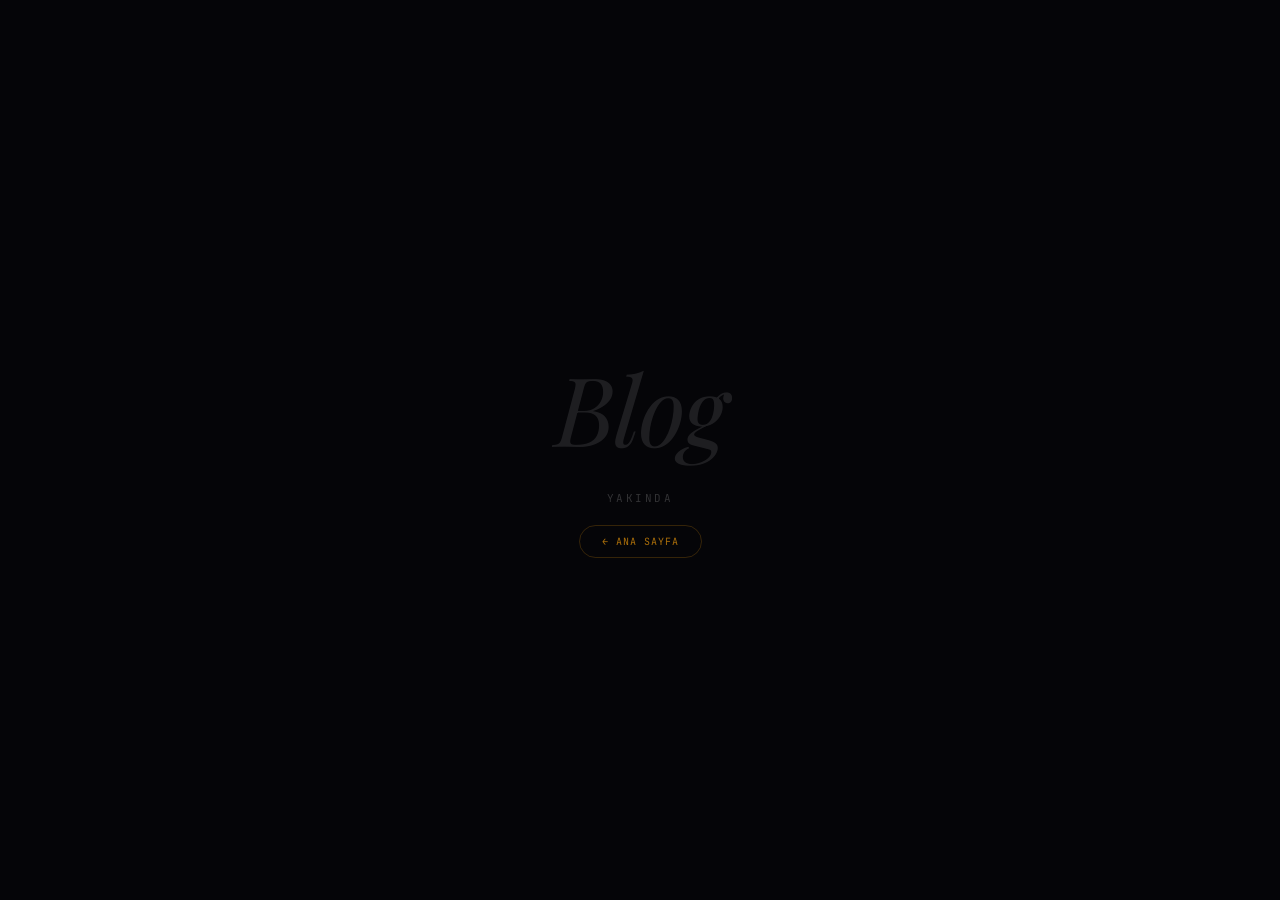
==== blog.html @ 43c40520 "Add files via upload" ====
<!DOCTYPE html>
<html lang="tr">
<head>
<meta charset="UTF-8">
<meta name="viewport" content="width=device-width, initial-scale=1.0">
<title>Blog — Bedi Cam</title>
<link href="https://fonts.googleapis.com/css2?family=Playfair+Display:ital,wght@1,400&family=JetBrains+Mono:wght@400&display=swap" rel="stylesheet">
<style>
*{box-sizing:border-box;margin:0;padding:0}
body{background:#050508;color:rgba(255,255,255,0.9);font-family:'JetBrains Mono',monospace;min-height:100vh;display:flex;flex-direction:column;align-items:center;justify-content:center;gap:20px;text-align:center;padding:24px}
.title{font-family:'Playfair Display',serif;font-style:italic;font-size:clamp(3rem,10vw,6rem);color:rgba(255,255,255,0.1);letter-spacing:-.02em}
.label{font-size:11px;letter-spacing:.22em;text-transform:uppercase;color:rgba(255,255,255,0.18)}
.back{font-size:10px;letter-spacing:.1em;text-transform:uppercase;color:rgba(245,158,11,0.7);text-decoration:none;border:1px solid rgba(245,158,11,0.2);padding:9px 22px;border-radius:999px;transition:all .2s}
.back:hover{background:rgba(245,158,11,0.12);border-color:rgba(245,158,11,0.45);color:rgba(245,158,11,1)}
</style>
</head>
<body>
<div class="title">Blog</div>
<span class="label">Yakında</span>
<a href="index.html" class="back">← Ana Sayfa</a>
</body>
</html>
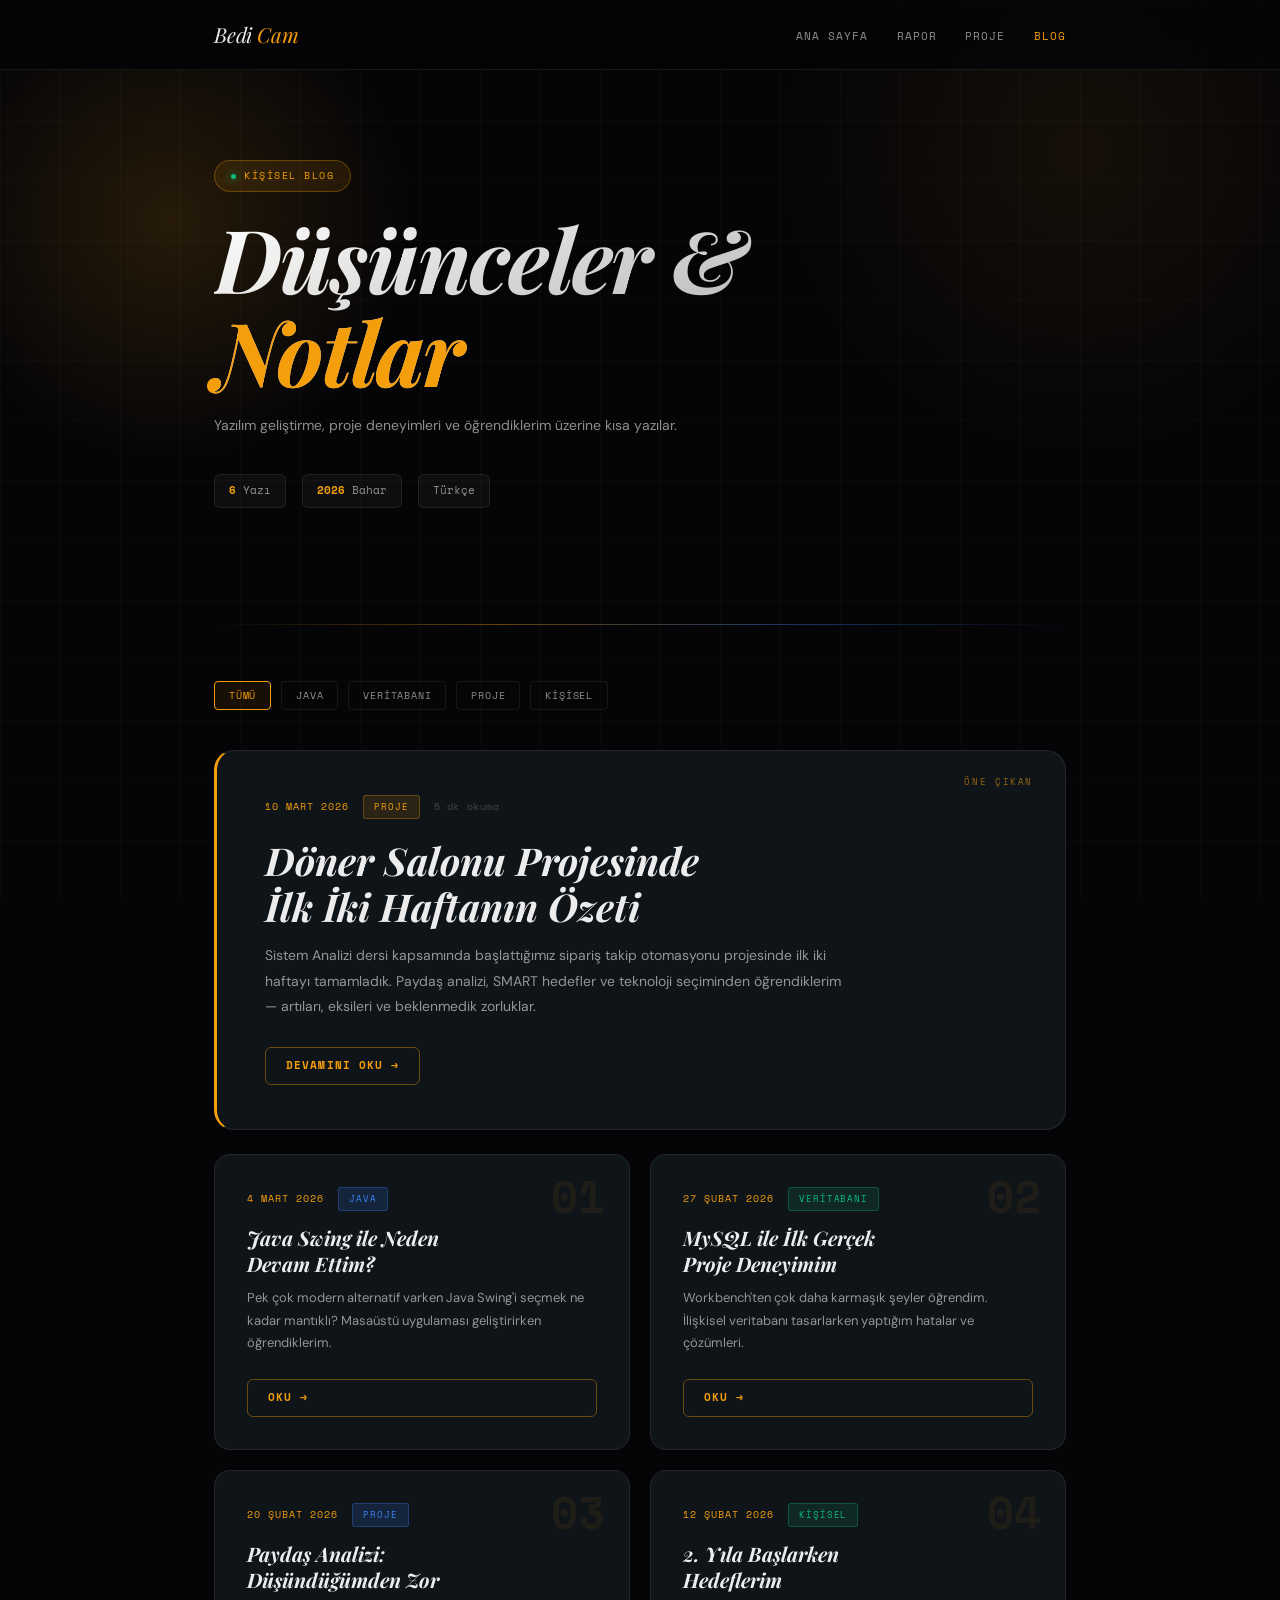
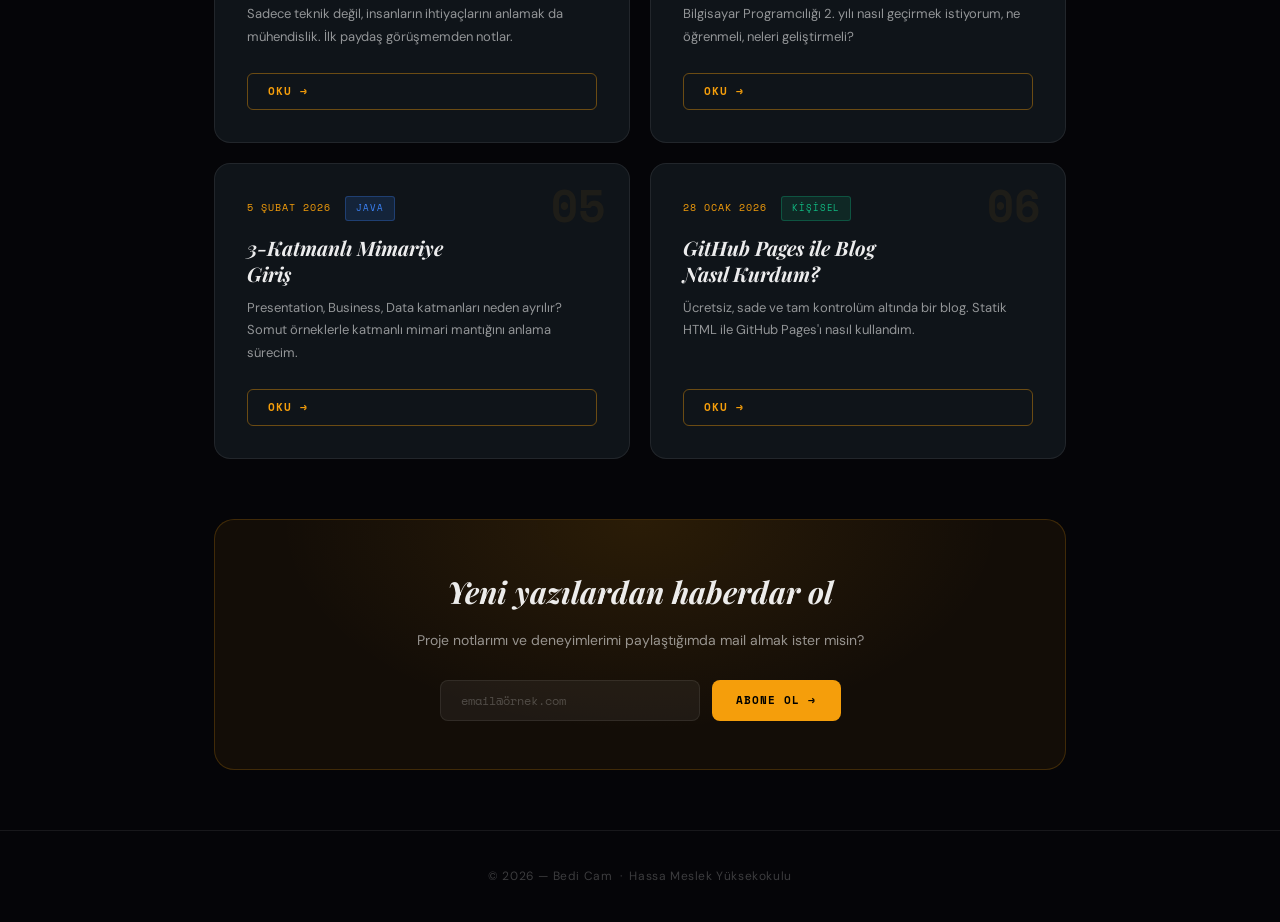
==== commit 0e2e9576: "Add files via upload" ====
--- a/blog.html
+++ b/blog.html
@@ -4,19 +4,746 @@
 <meta charset="UTF-8">
 <meta name="viewport" content="width=device-width, initial-scale=1.0">
 <title>Blog — Bedi Cam</title>
-<link href="https://fonts.googleapis.com/css2?family=Playfair+Display:ital,wght@1,400&family=JetBrains+Mono:wght@400&display=swap" rel="stylesheet">
+<link href="https://fonts.googleapis.com/css2?family=Playfair+Display:ital,wght@0,400;0,700;1,400;1,700&family=DM+Sans:ital,opsz,wght@0,9..40,300;0,9..40,400;0,9..40,500;0,9..40,600&family=Space+Mono:wght@0,400;0,700&display=swap" rel="stylesheet">
 <style>
-*{box-sizing:border-box;margin:0;padding:0}
-body{background:#050508;color:rgba(255,255,255,0.9);font-family:'JetBrains Mono',monospace;min-height:100vh;display:flex;flex-direction:column;align-items:center;justify-content:center;gap:20px;text-align:center;padding:24px}
-.title{font-family:'Playfair Display',serif;font-style:italic;font-size:clamp(3rem,10vw,6rem);color:rgba(255,255,255,0.1);letter-spacing:-.02em}
-.label{font-size:11px;letter-spacing:.22em;text-transform:uppercase;color:rgba(255,255,255,0.18)}
-.back{font-size:10px;letter-spacing:.1em;text-transform:uppercase;color:rgba(245,158,11,0.7);text-decoration:none;border:1px solid rgba(245,158,11,0.2);padding:9px 22px;border-radius:999px;transition:all .2s}
-.back:hover{background:rgba(245,158,11,0.12);border-color:rgba(245,158,11,0.45);color:rgba(245,158,11,1)}
+:root {
+  --bg:           #050508;
+  --bg-card:      #0f1419;
+  --bg-card-hover:#131c25;
+  --border:       rgba(255,255,255,0.08);
+  --accent:       #f59e0b;
+  --accent-dark:  #d97706;
+  --accent-light: #fbbf24;
+  --text:         rgba(255,255,255,0.92);
+  --text-muted:   rgba(255,255,255,0.55);
+  --text-dim:     rgba(255,255,255,0.22);
+  --blue:         #3b82f6;
+  --green:        #10b981;
+  --serif:        'Playfair Display', Georgia, serif;
+  --sans:         'DM Sans', sans-serif;
+  --mono:         'Space Mono', monospace;
+}
+
+*, *::before, *::after { box-sizing: border-box; margin: 0; padding: 0; }
+html { scroll-behavior: smooth; -webkit-font-smoothing: antialiased; }
+
+body {
+  background: var(--bg);
+  color: var(--text);
+  font-family: var(--sans);
+  line-height: 1.6;
+  overflow-x: hidden;
+  min-height: 100vh;
+}
+
+/* Grid background */
+body::before {
+  content: '';
+  position: fixed;
+  inset: 0;
+  background-image:
+    linear-gradient(rgba(255,255,255,0.025) 1px, transparent 1px),
+    linear-gradient(90deg, rgba(255,255,255,0.025) 1px, transparent 1px);
+  background-size: 60px 60px;
+  pointer-events: none;
+  z-index: 0;
+}
+
+/* Ambient glow */
+body::after {
+  content: '';
+  position: fixed;
+  top: -200px;
+  right: -150px;
+  width: 700px;
+  height: 700px;
+  background: radial-gradient(ellipse, rgba(245,158,11,0.07) 0%, transparent 65%);
+  pointer-events: none;
+  z-index: 0;
+}
+
+.container {
+  max-width: 900px;
+  margin: 0 auto;
+  padding: 0 24px;
+  position: relative;
+  z-index: 1;
+}
+
+/* ── NAV ───────────────────────────────────────────── */
+nav {
+  position: sticky;
+  top: 0;
+  z-index: 100;
+  padding: 18px 0;
+  background: rgba(5,5,8,0.85);
+  backdrop-filter: blur(16px);
+  border-bottom: 1px solid var(--border);
+}
+
+nav .container {
+  display: flex;
+  align-items: center;
+  justify-content: space-between;
+}
+
+.nav-logo {
+  font-family: var(--serif);
+  font-style: italic;
+  font-size: 1.3rem;
+  color: var(--text);
+  text-decoration: none;
+  letter-spacing: -0.01em;
+}
+
+.nav-logo em { color: var(--accent); font-style: italic; }
+
+.nav-links {
+  display: flex;
+  gap: 28px;
+  list-style: none;
+}
+
+.nav-links a {
+  font-family: var(--mono);
+  font-size: 11px;
+  letter-spacing: 0.1em;
+  text-transform: uppercase;
+  color: var(--text-muted);
+  text-decoration: none;
+  transition: color 0.2s;
+}
+
+.nav-links a:hover,
+.nav-links a.active { color: var(--accent); }
+
+/* ── HEADER ───────────────────────────────────────── */
+header {
+  padding: 90px 0 60px;
+  position: relative;
+  overflow: hidden;
+}
+
+header::before {
+  content: '';
+  position: absolute;
+  top: -100px;
+  left: -80px;
+  width: 500px;
+  height: 500px;
+  background: radial-gradient(ellipse, rgba(245,158,11,0.14) 0%, transparent 70%);
+  pointer-events: none;
+}
+
+.header-label {
+  display: inline-flex;
+  align-items: center;
+  gap: 8px;
+  font-family: var(--mono);
+  font-size: 10px;
+  letter-spacing: 0.15em;
+  text-transform: uppercase;
+  color: var(--accent);
+  background: rgba(245,158,11,0.1);
+  padding: 7px 16px;
+  border: 1px solid rgba(245,158,11,0.3);
+  border-radius: 50px;
+  margin-bottom: 20px;
+  animation: slideDown 0.6s cubic-bezier(0.16,1,0.3,1) both;
+}
+
+.header-label::before {
+  content: '';
+  width: 5px; height: 5px;
+  border-radius: 50%;
+  background: var(--green);
+  box-shadow: 0 0 8px var(--green);
+}
+
+header h1 {
+  font-family: var(--serif);
+  font-size: clamp(3rem, 8vw, 5.5rem);
+  font-style: italic;
+  font-weight: 700;
+  line-height: 1.05;
+  letter-spacing: -0.02em;
+  margin-bottom: 16px;
+  animation: slideDown 0.6s cubic-bezier(0.16,1,0.3,1) 0.1s both;
+  background: linear-gradient(160deg, #fff 0%, rgba(255,255,255,0.55) 100%);
+  -webkit-background-clip: text;
+  -webkit-text-fill-color: transparent;
+  background-clip: text;
+}
+
+header h1 span { color: var(--accent); -webkit-text-fill-color: var(--accent); }
+
+.header-desc {
+  font-size: 14px;
+  color: var(--text-muted);
+  max-width: 480px;
+  line-height: 1.8;
+  margin-bottom: 36px;
+  animation: slideDown 0.6s cubic-bezier(0.16,1,0.3,1) 0.2s both;
+}
+
+.header-stats {
+  display: flex;
+  gap: 16px;
+  flex-wrap: wrap;
+  animation: slideDown 0.6s cubic-bezier(0.16,1,0.3,1) 0.3s both;
+}
+
+.stat {
+  font-family: var(--mono);
+  font-size: 11px;
+  padding: 7px 14px;
+  background: rgba(255,255,255,0.04);
+  border: 1px solid var(--border);
+  border-radius: 6px;
+  color: var(--text-muted);
+}
+
+.stat strong { color: var(--accent); }
+
+/* ── DIVIDER ──────────────────────────────────────── */
+.divider {
+  height: 1px;
+  background: linear-gradient(90deg, transparent, var(--accent), var(--blue), transparent);
+  margin: 56px 0;
+  opacity: 0.4;
+}
+
+/* ── FILTER TAGS ──────────────────────────────────── */
+.filter-bar {
+  display: flex;
+  gap: 10px;
+  flex-wrap: wrap;
+  margin-bottom: 40px;
+}
+
+.filter-tag {
+  font-family: var(--mono);
+  font-size: 10px;
+  letter-spacing: 0.08em;
+  text-transform: uppercase;
+  padding: 6px 14px;
+  border-radius: 4px;
+  border: 1px solid var(--border);
+  color: var(--text-muted);
+  background: transparent;
+  cursor: pointer;
+  transition: all 0.2s;
+}
+
+.filter-tag:hover,
+.filter-tag.active {
+  border-color: var(--accent);
+  color: var(--accent);
+  background: rgba(245,158,11,0.08);
+}
+
+/* ── FEATURED POST ────────────────────────────────── */
+.featured-post {
+  background: var(--bg-card);
+  border: 1px solid var(--border);
+  border-left: 3px solid var(--accent);
+  border-radius: 20px;
+  padding: 44px 48px;
+  margin-bottom: 24px;
+  position: relative;
+  overflow: hidden;
+  text-decoration: none;
+  display: block;
+  color: inherit;
+  transition: all 0.35s cubic-bezier(0.16,1,0.3,1);
+  animation: fadeUp 0.6s ease-out 0.1s both;
+}
+
+.featured-post::before {
+  content: 'ÖNE ÇIKAN';
+  position: absolute;
+  top: 24px;
+  right: 32px;
+  font-family: var(--mono);
+  font-size: 9px;
+  letter-spacing: 0.18em;
+  color: var(--accent);
+  opacity: 0.6;
+}
+
+.featured-post::after {
+  content: '';
+  position: absolute;
+  inset: 0;
+  background: linear-gradient(135deg, rgba(245,158,11,0.06) 0%, transparent 60%);
+  opacity: 0;
+  transition: opacity 0.3s;
+  pointer-events: none;
+}
+
+.featured-post:hover {
+  border-color: var(--accent);
+  background: var(--bg-card-hover);
+  transform: translateY(-4px);
+  box-shadow: 0 20px 50px rgba(245,158,11,0.12);
+}
+
+.featured-post:hover::after { opacity: 1; }
+
+.post-meta {
+  display: flex;
+  align-items: center;
+  gap: 14px;
+  margin-bottom: 18px;
+  flex-wrap: wrap;
+}
+
+.post-date {
+  font-family: var(--mono);
+  font-size: 10px;
+  letter-spacing: 0.1em;
+  text-transform: uppercase;
+  color: var(--accent);
+}
+
+.post-tag {
+  font-family: var(--mono);
+  font-size: 9px;
+  letter-spacing: 0.1em;
+  text-transform: uppercase;
+  padding: 4px 10px;
+  border-radius: 3px;
+  background: rgba(59,130,246,0.15);
+  border: 1px solid rgba(59,130,246,0.3);
+  color: var(--blue);
+}
+
+.post-tag.green {
+  background: rgba(16,185,129,0.12);
+  border-color: rgba(16,185,129,0.3);
+  color: var(--green);
+}
+
+.post-tag.amber {
+  background: rgba(245,158,11,0.12);
+  border-color: rgba(245,158,11,0.3);
+  color: var(--accent);
+}
+
+.featured-post h2 {
+  font-family: var(--serif);
+  font-size: clamp(1.6rem, 4vw, 2.4rem);
+  font-style: italic;
+  font-weight: 700;
+  line-height: 1.2;
+  margin-bottom: 14px;
+  position: relative;
+  z-index: 1;
+}
+
+.featured-post p {
+  font-size: 14px;
+  color: var(--text-muted);
+  line-height: 1.8;
+  max-width: 580px;
+  margin-bottom: 28px;
+  position: relative;
+  z-index: 1;
+}
+
+.read-more {
+  display: inline-flex;
+  align-items: center;
+  gap: 8px;
+  font-family: var(--mono);
+  font-size: 11px;
+  font-weight: 700;
+  letter-spacing: 0.1em;
+  text-transform: uppercase;
+  color: var(--accent);
+  border: 1px solid rgba(245,158,11,0.4);
+  padding: 9px 20px;
+  border-radius: 6px;
+  text-decoration: none;
+  position: relative;
+  z-index: 1;
+  transition: all 0.2s;
+}
+
+.read-more span { transition: transform 0.2s; display: inline-block; }
+.featured-post:hover .read-more,
+.post-card:hover .read-more {
+  background: var(--accent);
+  color: #000;
+  border-color: var(--accent);
+}
+
+.featured-post:hover .read-more span,
+.post-card:hover .read-more span { transform: translateX(4px); }
+
+/* ── POST GRID ────────────────────────────────────── */
+.posts-grid {
+  display: grid;
+  grid-template-columns: repeat(auto-fit, minmax(280px, 1fr));
+  gap: 20px;
+  counter-reset: post-count;
+}
+
+/* ── POST CARD ────────────────────────────────────── */
+.post-card {
+  background: var(--bg-card);
+  border: 1px solid var(--border);
+  border-radius: 16px;
+  padding: 32px;
+  position: relative;
+  overflow: hidden;
+  text-decoration: none;
+  display: flex;
+  flex-direction: column;
+  color: inherit;
+  transition: all 0.35s cubic-bezier(0.16,1,0.3,1);
+  animation: fadeUp 0.6s ease-out both;
+}
+
+.post-card:nth-child(1) { animation-delay: 0.05s; }
+.post-card:nth-child(2) { animation-delay: 0.12s; }
+.post-card:nth-child(3) { animation-delay: 0.19s; }
+.post-card:nth-child(4) { animation-delay: 0.26s; }
+
+.post-card::before {
+  content: counter(post-count, decimal-leading-zero);
+  counter-increment: post-count;
+  position: absolute;
+  top: 20px;
+  right: 24px;
+  font-family: var(--mono);
+  font-size: 44px;
+  font-weight: 700;
+  color: rgba(245,158,11,0.07);
+  line-height: 1;
+  pointer-events: none;
+  transition: color 0.25s;
+}
+
+.post-card::after {
+  content: '';
+  position: absolute;
+  inset: 0;
+  background: linear-gradient(135deg, rgba(245,158,11,0.06) 0%, transparent 55%);
+  opacity: 0;
+  transition: opacity 0.3s;
+  pointer-events: none;
+}
+
+.post-card:hover {
+  border-color: var(--accent);
+  background: var(--bg-card-hover);
+  transform: translateY(-5px);
+  box-shadow: 0 16px 40px rgba(245,158,11,0.1);
+}
+
+.post-card:hover::after { opacity: 1; }
+.post-card:hover::before { color: rgba(245,158,11,0.15); }
+
+.post-card h3 {
+  font-family: var(--serif);
+  font-size: 1.25rem;
+  font-style: italic;
+  font-weight: 700;
+  line-height: 1.3;
+  margin-bottom: 10px;
+  position: relative;
+  z-index: 1;
+  max-width: 240px;
+}
+
+.post-card p {
+  font-size: 13px;
+  color: var(--text-muted);
+  line-height: 1.75;
+  flex: 1;
+  margin-bottom: 24px;
+  position: relative;
+  z-index: 1;
+}
+
+.post-card .post-meta { margin-bottom: 14px; }
+
+/* ── READING TIME ─────────────────────────────────── */
+.reading-time {
+  font-family: var(--mono);
+  font-size: 10px;
+  color: var(--text-dim);
+  letter-spacing: 0.06em;
+}
+
+/* ── NEWSLETTER BLOCK ─────────────────────────────── */
+.newsletter {
+  background: rgba(245,158,11,0.06);
+  border: 1px solid rgba(245,158,11,0.2);
+  border-radius: 20px;
+  padding: 48px;
+  text-align: center;
+  margin: 60px 0;
+  position: relative;
+  overflow: hidden;
+  animation: fadeUp 0.6s ease-out 0.4s both;
+}
+
+.newsletter::before {
+  content: '';
+  position: absolute;
+  inset: 0;
+  background: radial-gradient(ellipse at 50% 0%, rgba(245,158,11,0.1) 0%, transparent 60%);
+  pointer-events: none;
+}
+
+.newsletter h3 {
+  font-family: var(--serif);
+  font-size: 1.9rem;
+  font-style: italic;
+  margin-bottom: 12px;
+  position: relative;
+  z-index: 1;
+}
+
+.newsletter p {
+  font-size: 14px;
+  color: var(--text-muted);
+  margin-bottom: 28px;
+  position: relative;
+  z-index: 1;
+}
+
+.newsletter-form {
+  display: flex;
+  gap: 12px;
+  justify-content: center;
+  flex-wrap: wrap;
+  position: relative;
+  z-index: 1;
+}
+
+.newsletter-form input {
+  background: rgba(255,255,255,0.05);
+  border: 1px solid var(--border);
+  border-radius: 8px;
+  padding: 11px 20px;
+  font-family: var(--mono);
+  font-size: 12px;
+  color: var(--text);
+  width: 260px;
+  outline: none;
+  transition: border-color 0.2s;
+}
+
+.newsletter-form input::placeholder { color: var(--text-dim); }
+.newsletter-form input:focus { border-color: var(--accent); }
+
+.newsletter-form button {
+  background: var(--accent);
+  color: #000;
+  border: none;
+  border-radius: 8px;
+  padding: 11px 24px;
+  font-family: var(--mono);
+  font-size: 11px;
+  font-weight: 700;
+  letter-spacing: 0.1em;
+  text-transform: uppercase;
+  cursor: pointer;
+  transition: background 0.2s, transform 0.15s;
+}
+
+.newsletter-form button:hover {
+  background: var(--accent-light);
+  transform: translateY(-1px);
+}
+
+/* ── FOOTER ───────────────────────────────────────── */
+footer {
+  border-top: 1px solid var(--border);
+  padding: 36px 0;
+  text-align: center;
+  font-size: 12px;
+  color: var(--text-dim);
+  letter-spacing: 0.05em;
+  position: relative;
+  z-index: 1;
+}
+
+/* ── ANIMATIONS ───────────────────────────────────── */
+@keyframes slideDown {
+  from { opacity: 0; transform: translateY(-16px); }
+  to   { opacity: 1; transform: translateY(0); }
+}
+
+@keyframes fadeUp {
+  from { opacity: 0; transform: translateY(22px); }
+  to   { opacity: 1; transform: translateY(0); }
+}
+
+/* ── RESPONSIVE ───────────────────────────────────── */
+@media (max-width: 640px) {
+  header { padding: 60px 0 40px; }
+  .featured-post { padding: 30px 24px; }
+  .featured-post::before { display: none; }
+  .post-card { padding: 24px; }
+  .newsletter { padding: 32px 24px; }
+  .nav-links { gap: 18px; }
+  .newsletter-form { flex-direction: column; align-items: center; }
+  .newsletter-form input { width: 100%; max-width: 320px; }
+}
 </style>
 </head>
 <body>
-<div class="title">Blog</div>
-<span class="label">Yakında</span>
-<a href="index.html" class="back">← Ana Sayfa</a>
+
+<!-- NAV -->
+<nav>
+  <div class="container">
+    <a href="index.html" class="nav-logo">Bedi <em>Cam</em></a>
+    <ul class="nav-links">
+      <li><a href="index.html">Ana Sayfa</a></li>
+      <li><a href="rapor.html">Rapor</a></li>
+      <li><a href="proje.html">Proje</a></li>
+      <li><a href="blog.html" class="active">Blog</a></li>
+    </ul>
+  </div>
+</nav>
+
+<!-- HEADER -->
+<header>
+  <div class="container">
+    <div class="header-label">Kişisel Blog</div>
+    <h1>Düşünceler &<br><span>Notlar</span></h1>
+    <p class="header-desc">
+      Yazılım geliştirme, proje deneyimleri ve öğrendiklerim üzerine kısa yazılar.
+    </p>
+    <div class="header-stats">
+      <div class="stat"><strong>6</strong> Yazı</div>
+      <div class="stat"><strong>2026</strong> Bahar</div>
+      <div class="stat">Türkçe</div>
+    </div>
+  </div>
+</header>
+
+<div class="container">
+
+  <div class="divider"></div>
+
+  <!-- FILTER BAR -->
+  <div class="filter-bar">
+    <button class="filter-tag active">Tümü</button>
+    <button class="filter-tag">Java</button>
+    <button class="filter-tag">Veritabanı</button>
+    <button class="filter-tag">Proje</button>
+    <button class="filter-tag">Kişisel</button>
+  </div>
+
+  <!-- FEATURED POST -->
+  <a href="#" class="featured-post">
+    <div class="post-meta">
+      <span class="post-date">10 Mart 2026</span>
+      <span class="post-tag amber">Proje</span>
+      <span class="reading-time">5 dk okuma</span>
+    </div>
+    <h2>Döner Salonu Projesinde<br>İlk İki Haftanın Özeti</h2>
+    <p>
+      Sistem Analizi dersi kapsamında başlattığımız sipariş takip otomasyonu projesinde ilk iki haftayı tamamladık. Paydaş analizi, SMART hedefler ve teknoloji seçiminden öğrendiklerim — artıları, eksileri ve beklenmedik zorluklar.
+    </p>
+    <span class="read-more">Devamını Oku <span>→</span></span>
+  </a>
+
+  <!-- POST GRID -->
+  <div class="posts-grid" style="margin-top: 24px;">
+
+    <a href="#" class="post-card">
+      <div class="post-meta">
+        <span class="post-date">4 Mart 2026</span>
+        <span class="post-tag">Java</span>
+      </div>
+      <h3>Java Swing ile Neden Devam Ettim?</h3>
+      <p>Pek çok modern alternatif varken Java Swing'i seçmek ne kadar mantıklı? Masaüstü uygulaması geliştirirken öğrendiklerim.</p>
+      <span class="read-more">Oku <span>→</span></span>
+    </a>
+
+    <a href="#" class="post-card">
+      <div class="post-meta">
+        <span class="post-date">27 Şubat 2026</span>
+        <span class="post-tag green">Veritabanı</span>
+      </div>
+      <h3>MySQL ile İlk Gerçek Proje Deneyimim</h3>
+      <p>Workbench'ten çok daha karmaşık şeyler öğrendim. İlişkisel veritabanı tasarlarken yaptığım hatalar ve çözümleri.</p>
+      <span class="read-more">Oku <span>→</span></span>
+    </a>
+
+    <a href="#" class="post-card">
+      <div class="post-meta">
+        <span class="post-date">20 Şubat 2026</span>
+        <span class="post-tag">Proje</span>
+      </div>
+      <h3>Paydaş Analizi: Düşündüğümden Zor</h3>
+      <p>Sadece teknik değil, insanların ihtiyaçlarını anlamak da mühendislik. İlk paydaş görüşmemden notlar.</p>
+      <span class="read-more">Oku <span>→</span></span>
+    </a>
+
+    <a href="#" class="post-card">
+      <div class="post-meta">
+        <span class="post-date">12 Şubat 2026</span>
+        <span class="post-tag green">Kişisel</span>
+      </div>
+      <h3>2. Yıla Başlarken Hedeflerim</h3>
+      <p>Bilgisayar Programcılığı 2. yılı nasıl geçirmek istiyorum, ne öğrenmeli, neleri geliştirmeli?</p>
+      <span class="read-more">Oku <span>→</span></span>
+    </a>
+
+    <a href="#" class="post-card">
+      <div class="post-meta">
+        <span class="post-date">5 Şubat 2026</span>
+        <span class="post-tag">Java</span>
+      </div>
+      <h3>3-Katmanlı Mimariye Giriş</h3>
+      <p>Presentation, Business, Data katmanları neden ayrılır? Somut örneklerle katmanlı mimari mantığını anlama sürecim.</p>
+      <span class="read-more">Oku <span>→</span></span>
+    </a>
+
+    <a href="#" class="post-card">
+      <div class="post-meta">
+        <span class="post-date">28 Ocak 2026</span>
+        <span class="post-tag green">Kişisel</span>
+      </div>
+      <h3>GitHub Pages ile Blog Nasıl Kurdum?</h3>
+      <p>Ücretsiz, sade ve tam kontrolüm altında bir blog. Statik HTML ile GitHub Pages'ı nasıl kullandım.</p>
+      <span class="read-more">Oku <span>→</span></span>
+    </a>
+
+  </div>
+
+  <!-- NEWSLETTER -->
+  <div class="newsletter">
+    <h3>Yeni yazılardan haberdar ol</h3>
+    <p>Proje notlarımı ve deneyimlerimi paylaştığımda mail almak ister misin?</p>
+    <div class="newsletter-form">
+      <input type="email" placeholder="email@örnek.com">
+      <button type="button">Abone Ol →</button>
+    </div>
+  </div>
+
+</div>
+
+<footer>
+  <p>© 2026 — Bedi Cam &nbsp;·&nbsp; Hassa Meslek Yüksekokulu</p>
+</footer>
+
+<script>
+  // Filter tag interaction
+  document.querySelectorAll('.filter-tag').forEach(btn => {
+    btn.addEventListener('click', () => {
+      document.querySelectorAll('.filter-tag').forEach(b => b.classList.remove('active'));
+      btn.classList.add('active');
+    });
+  });
+</script>
+
 </body>
 </html>
